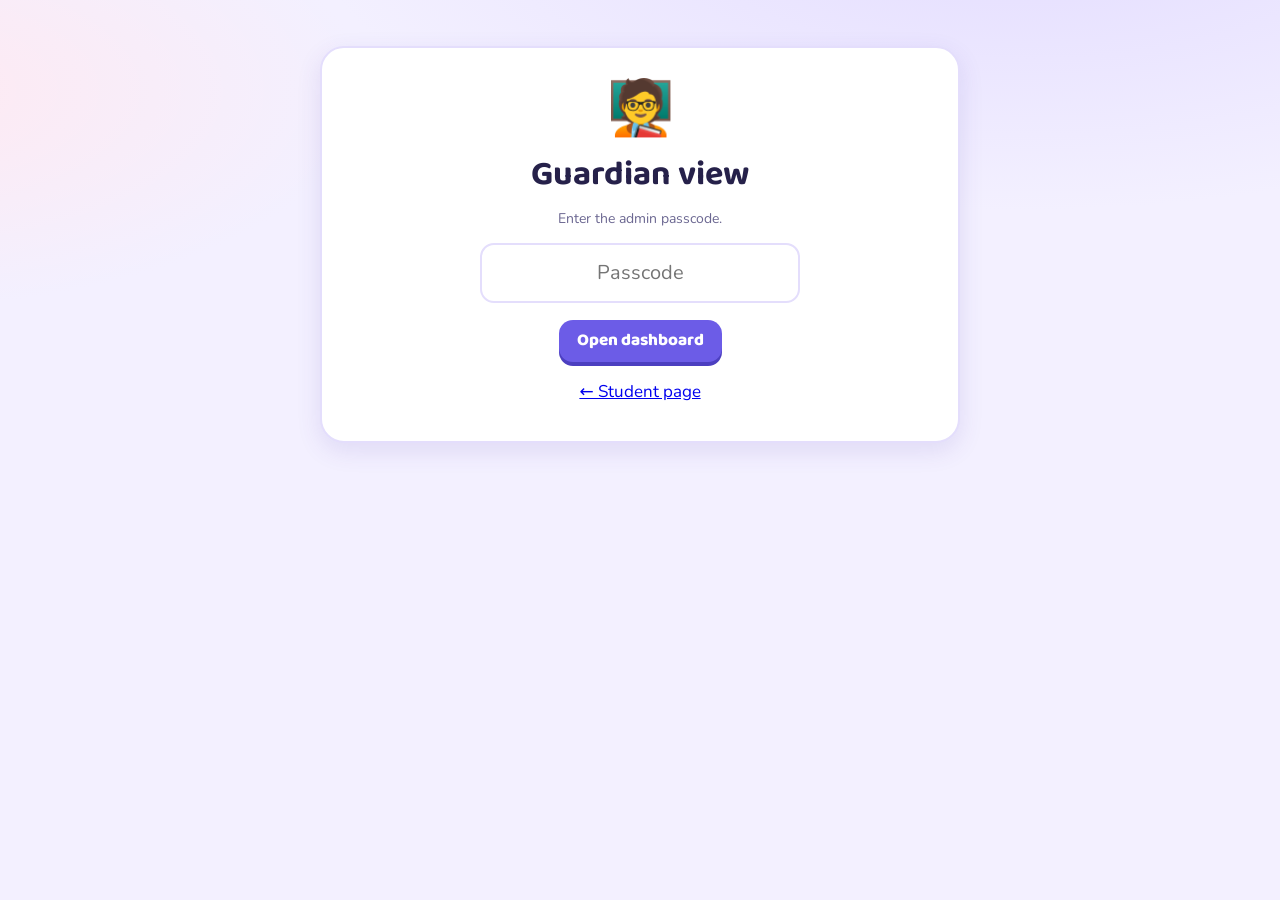
==== admin.html @ 800e4965 "Add MathQuest: 30-module maths catch-up course with admin tracking Co-Authored-By: Claude Sonnet 5.5" ====
<!doctype html>
<html lang="en-AU">
<head>
<meta charset="utf-8">
<meta name="viewport" content="width=device-width, initial-scale=1">
<title>MathQuest Admin</title>
<meta name="robots" content="noindex,nofollow">
<link rel="icon" href="data:image/svg+xml,%3Csvg xmlns='http://www.w3.org/2000/svg' viewBox='0 0 100 100'%3E%3Ctext y='.9em' font-size='90'%3E🧑‍🏫%3C/text%3E%3C/svg%3E">
<link rel="preconnect" href="https://fonts.googleapis.com"><link rel="preconnect" href="https://fonts.gstatic.com" crossorigin>
<link href="https://fonts.googleapis.com/css2?family=Baloo+2:wght@600;800&family=Nunito:wght@500;700;800;900&display=swap" rel="stylesheet">
<link rel="stylesheet" href="css/style.css">
</head>
<body>
<div id="app" class="wrap"></div>
<script src="js/config.js"></script>
<script src="js/engine.js"></script>
<script src="js/gens1.js"></script>
<script src="js/gens2.js"></script>
<script src="js/curriculum.js"></script>
<script src="js/admin.js"></script>
</body>
</html>
---- css/style.css ----
:root{--ink:#26214a;--muted:#6b6791;--bg:#f3f0ff;--card:#fff;--line:#e4defc;--purple:#6c5ce7;--purple2:#8b7cf6;--mint:#d6f7e6;--green:#1f9d62;--greenb:#38c987;--pink:#ff6b9d;--yellow:#ffd166;--orange:#ff9f1c;--sky:#dff3ff;--red:#e5484d;--shadow:0 8px 24px rgba(80,60,170,.12)}
*{box-sizing:border-box}
html{-webkit-text-size-adjust:100%}
body{margin:0;background:radial-gradient(1200px 500px at 80% -10%,#e3dcff 0,transparent 60%),radial-gradient(900px 400px at -10% 10%,#ffe9f1 0,transparent 55%),var(--bg);color:var(--ink);font:17px/1.5 "Nunito",system-ui,-apple-system,"Segoe UI",sans-serif;min-height:100vh}
h1,h2,h3,.fun{font-family:"Baloo 2","Nunito",system-ui,sans-serif;line-height:1.15}
button,input{font:inherit}
button{cursor:pointer;border:0;border-radius:14px;padding:11px 18px;font-weight:800;background:var(--purple);color:#fff;box-shadow:0 4px 0 #4c3fc0;transition:transform .08s,box-shadow .08s}
button:hover{transform:translateY(-1px)}button:active{transform:translateY(3px);box-shadow:0 1px 0 #4c3fc0}
button:disabled{opacity:.45;cursor:not-allowed;transform:none}
button.ghost{background:#ece8ff;color:#4a3db0;box-shadow:0 4px 0 #cfc7f7}
button.warn{background:#fff0d6;color:#8a5200;box-shadow:0 4px 0 #f0d49c}
button.small{padding:7px 12px;font-size:14px;border-radius:11px}
.wrap{max-width:1180px;margin:0 auto;padding:16px}
.hidden{display:none!important}
.card{background:var(--card);border:2px solid var(--line);border-radius:24px;padding:20px;box-shadow:var(--shadow)}
.top{display:flex;gap:14px;align-items:center;justify-content:space-between;flex-wrap:wrap;margin-bottom:10px}
.brand{display:flex;gap:12px;align-items:center}
.logo{width:54px;height:54px;border-radius:18px;background:linear-gradient(135deg,var(--yellow),var(--orange));display:grid;place-items:center;font-size:30px;box-shadow:0 4px 0 #e08600}
.brand h1{margin:0;font-size:clamp(24px,4vw,34px)}
.brand p{margin:0;color:var(--muted);font-weight:700;font-size:15px}
.search{position:relative}
.search input{padding:11px 14px 11px 40px;border:2px solid var(--line);border-radius:14px;width:min(250px,60vw);background:#fff;color:var(--ink)}
.search:before{content:"🔍";position:absolute;left:12px;top:10px;font-size:16px}
.stats{display:flex;gap:10px;flex-wrap:wrap}
.chip{background:#fff;border:2px solid var(--line);border-radius:99px;padding:6px 14px;font-weight:800;font-size:15px}
.hero{display:grid;grid-template-columns:auto 1fr;gap:18px;align-items:center;background:linear-gradient(120deg,#ede8ff,#dff3ff 60%,#fff2c9);margin:8px 0 18px}
.pip{font-size:72px;filter:drop-shadow(0 6px 0 rgba(0,0,0,.08));animation:bob 3s ease-in-out infinite}
@keyframes bob{50%{transform:translateY(-6px) rotate(-3deg)}}
.bubble{background:#fff;border:2px solid var(--line);border-radius:20px;padding:12px 16px;position:relative;font-weight:700}
.bubble b{color:var(--purple)}
.grid{display:grid;grid-template-columns:repeat(auto-fill,minmax(230px,1fr));gap:14px}
.mod{background:#fff;border:2px solid var(--line);border-radius:22px;padding:16px;display:flex;flex-direction:column;gap:8px;box-shadow:var(--shadow);position:relative;overflow:hidden}
.mod .wk{font-weight:900;color:var(--purple);font-size:14px;letter-spacing:.06em;text-transform:uppercase}
.mod h3{margin:0;font-size:21px}
.mod .emojis{font-size:22px;letter-spacing:4px}
.mod.locked{opacity:.6;filter:grayscale(.5)}
.mod.done{border-color:#a8e6c6;background:linear-gradient(#fff,#f1fcf6)}
.bar{height:12px;border-radius:99px;background:#ece8fb;overflow:hidden}
.bar span{display:block;height:100%;width:0;background:linear-gradient(90deg,#38c987,#7eeab3);transition:width .4s}
.stars{font-size:20px;letter-spacing:2px}
.small{font-size:14px;color:var(--muted)}
/* start gate */
.gate{max-width:640px;margin:30px auto;text-align:center}
.gate h2{font-size:34px;margin:6px 0}
.gate ul{text-align:left;margin:14px auto;max-width:480px;padding-left:22px}
.gate input{padding:13px 16px;border:2px solid var(--line);border-radius:14px;font-size:20px;width:100%;max-width:320px;text-align:center}
/* module layout */
.mbar{position:sticky;top:0;z-index:20;background:rgba(243,240,255,.92);backdrop-filter:blur(8px);padding:10px 0;display:flex;gap:12px;align-items:center;flex-wrap:wrap;border-bottom:2px solid var(--line)}
.mbar h2{margin:0 auto 0 0;font-size:clamp(20px,3.6vw,28px)}
.layout{display:grid;grid-template-columns:minmax(0,1fr) 340px;gap:18px;margin-top:16px;align-items:start}
.side{position:sticky;top:76px;display:flex;flex-direction:column;gap:14px}
.art{position:relative;border-radius:22px;overflow:hidden;border:3px solid #fff;box-shadow:var(--shadow);aspect-ratio:6/5;background:#cfe}
.art svg.scene{width:100%;height:100%;display:block}
.tiles{position:absolute;inset:0;display:grid;grid-template-columns:repeat(6,1fr);grid-template-rows:repeat(5,1fr)}
.tile{background:linear-gradient(135deg,#8f7bff,#b79cff);border:2px solid rgba(255,255,255,.55);display:grid;place-items:center;color:#fff;font-weight:900;font-size:20px;text-shadow:0 2px 0 rgba(0,0,0,.18);transition:opacity .6s,transform .6s;font-family:"Baloo 2",sans-serif}
.tile:nth-child(3n){background:linear-gradient(135deg,#ff82b0,#ffb0cd)}
.tile:nth-child(3n+1){background:linear-gradient(135deg,#6c9cff,#9cc3ff)}
.tile.open{opacity:0;transform:scale(1.35) rotate(8deg);pointer-events:none}
.ptitle{font-weight:800;text-align:center;color:var(--purple)}
.pill{display:inline-block;background:#ece8ff;color:#4a3db0;border-radius:99px;padding:3px 12px;font-weight:800;font-size:13px}
.joke{background:linear-gradient(120deg,#fff3c7,#ffe1ec);border-radius:20px;padding:14px 18px;border:2px solid #ffe29a}
.joke .q{font-weight:800}
.joke button{margin-top:6px}
.block{margin-bottom:26px}
.bhead{display:flex;align-items:center;gap:10px;margin:8px 0 10px}
.bhead .em{font-size:32px}
.bhead h3{margin:0;font-size:24px}
.lesson{background:linear-gradient(120deg,#e9f6ff,#f3eeff);border:2px solid #cfe3ff;border-radius:20px;padding:6px 18px 14px;margin-bottom:12px}
.lesson summary{cursor:pointer;font-weight:900;color:#2b5fa8;padding:10px 0;font-size:18px}
.lesson p{margin:8px 0}
.ex{background:#fff;border-left:6px solid var(--yellow);border-radius:10px;padding:8px 12px;margin:10px 0}
.q{background:#fff;border:3px solid var(--line);border-radius:22px;padding:16px 18px;margin-bottom:14px;transition:border-color .2s,background .3s;box-shadow:0 4px 14px rgba(80,60,170,.07)}
.q.active{border-color:var(--purple2)}
.q.ok{border-color:#58d79b;background:linear-gradient(#fff,#effcf5)}
.q.rev{border-color:#ffc66d;background:#fffaf0}
.qh{display:flex;gap:10px;align-items:flex-start}
.qn{flex:none;min-width:44px;height:44px;border-radius:14px;background:var(--purple);color:#fff;display:grid;place-items:center;font-weight:900;font-family:"Baloo 2",sans-serif;font-size:20px}
.q.ok .qn{background:var(--green)}
.qp{font-size:19px;font-weight:700;padding-top:6px;user-select:none;-webkit-user-select:none}
.dgm{max-width:100%;height:auto;max-height:260px;display:block;margin:10px auto;background:#f9f8ff;border-radius:14px;padding:6px}
.dgm text{user-select:none}
.tally{height:34px;vertical-align:middle}
.eq{font-size:26px;font-weight:900;margin:8px 0;letter-spacing:.02em}
.box{display:inline-block;min-width:38px;text-align:center;border:3px dashed var(--purple2);border-radius:10px;color:var(--purple);background:#f4f1ff;padding:0 8px}
.fr{display:inline-flex;flex-direction:column;align-items:center;vertical-align:middle;margin:0 3px;line-height:1.1;font-weight:900}
.fr span:first-child{border-bottom:3px solid var(--ink);padding:0 4px}.mixed{font-size:1.3em;margin-right:3px;font-weight:900}
.dt{border-collapse:collapse;margin:8px 0}.dt th,.dt td{border:2px solid var(--line);padding:5px 12px;text-align:center}.dt th{background:#f1edff}
.ans{display:flex;gap:8px;align-items:center;flex-wrap:wrap;margin-top:12px}
.ans input{padding:11px 14px;border:3px solid #d9d2fb;border-radius:14px;font-size:20px;font-weight:800;width:190px;max-width:100%;transition:all .25s;color:var(--ink)}
.ans input:focus{outline:none;border-color:var(--purple2);box-shadow:0 0 0 4px rgba(108,92,231,.15)}
.ans input.good{border-color:#2ec27e;background:#d6f7e6;color:#0d6b3e;animation:pop .4s}
.ans input.bad{border-color:#ff8f8f;background:#fff0f0;animation:shake .4s}
.ans .pre,.ans .unit{font-weight:900;color:var(--muted)}
@keyframes pop{50%{transform:scale(1.07)}}@keyframes shake{25%{transform:translateX(-7px)}75%{transform:translateX(7px)}}
.choices{display:flex;flex-wrap:wrap;gap:10px;margin-top:12px}
.choices button{background:#f2efff;color:var(--ink);box-shadow:0 4px 0 #d9d2fb;font-size:18px}
.choices button.good{background:#2ec27e;color:#fff;box-shadow:0 4px 0 #1a8b59}
.choices button.bad{background:#ffd9d9;color:#8a1f1f;box-shadow:0 4px 0 #f3b3b3;animation:shake .4s}
.fb{margin-top:10px;font-weight:800}
.fb.good{color:#0d7a46}.fb.bad{color:#a24b00}
.sol{background:#f1fbf6;border:2px dashed #9be3c0;border-radius:14px;padding:8px 12px;margin-top:10px;font-size:16px}
.hint{background:#fff7dc;border:2px dashed #ffd46b;border-radius:14px;padding:8px 12px;margin-top:10px;font-size:16px}
.clue{background:#eef4ff;border:2px solid #c9dcff;border-radius:16px;padding:10px 14px;margin-top:10px;font-size:16px}
.tools{display:flex;gap:8px;flex-wrap:wrap;margin-top:12px}
.pipbox{display:flex;gap:10px;align-items:flex-start}.pipbox .e{font-size:30px}
/* overlay + modal */
.ov{position:fixed;inset:0;background:rgba(38,33,74,.82);z-index:100;display:grid;place-items:center;padding:20px}
.modal{background:#fff;border-radius:28px;max-width:520px;width:100%;padding:26px;text-align:center;max-height:92vh;overflow:auto}
.modal h2{font-size:32px;margin:0 0 6px}
.confetti{position:fixed;inset:0;pointer-events:none;z-index:120;overflow:hidden}
.confetti i{position:absolute;top:-30px;font-style:normal;font-size:26px;animation:fall linear forwards}
@keyframes fall{to{transform:translateY(110vh) rotate(540deg);opacity:.9}}
.toast{position:fixed;left:50%;bottom:22px;transform:translateX(-50%);background:var(--ink);color:#fff;padding:10px 18px;border-radius:99px;font-weight:800;z-index:90;box-shadow:var(--shadow)}
.fsbtn{background:#fff0d6;color:#8a5200;box-shadow:0 4px 0 #f0d49c}
@media(max-width:900px){.layout{grid-template-columns:1fr}.side{position:static;order:-1}.hero{grid-template-columns:1fr;text-align:center}.pip{font-size:56px}.mbar{position:static}.art{max-width:300px;margin:auto;width:100%}.side{gap:8px}}
@media(max-width:520px){body{font-size:16px}.wrap{padding:12px}.tile{font-size:15px}.qp{font-size:17px}.ans input{width:150px}}
@media(prefers-reduced-motion:reduce){*{animation:none!important;transition:none!important}}
/* admin */
.atable{width:100%;border-collapse:collapse;font-size:14px;background:#fff;border-radius:14px;overflow:hidden}
.atable th,.atable td{padding:8px 10px;border-bottom:1px solid var(--line);text-align:left;vertical-align:top}
.atable th{background:#f1edff;position:sticky;top:0}
.atable tr.leave td{background:#fff3f0}.atable tr.blocked td{background:#fff9e6}
.tag{display:inline-block;border-radius:99px;padding:2px 10px;font-size:12px;font-weight:900}
.tag.red{background:#ffe0e0;color:#a11}.tag.green{background:#d6f7e6;color:#0b6b3b}.tag.amber{background:#fff0c9;color:#8a5200}.tag.blue{background:#e3eeff;color:#1b4fa0}.tag.grey{background:#eee;color:#555}
.kpis{display:grid;grid-template-columns:repeat(auto-fit,minmax(170px,1fr));gap:12px;margin:14px 0}
.kpi{background:#fff;border:2px solid var(--line);border-radius:18px;padding:14px}.kpi b{display:block;font-size:30px;font-family:"Baloo 2",sans-serif}
.mgrid{display:grid;grid-template-columns:repeat(auto-fill,minmax(64px,1fr));gap:8px}
.mcell{border:2px solid var(--line);border-radius:12px;padding:6px;text-align:center;background:#fff;cursor:pointer;font-weight:800;font-size:13px}
.mcell.done{background:#d6f7e6;border-color:#8be0b6}.mcell.part{background:#fff3c9;border-color:#ffd46b}.mcell.flag{box-shadow:inset 0 -4px 0 var(--red)}
.mcell.sel{outline:3px solid var(--purple)}
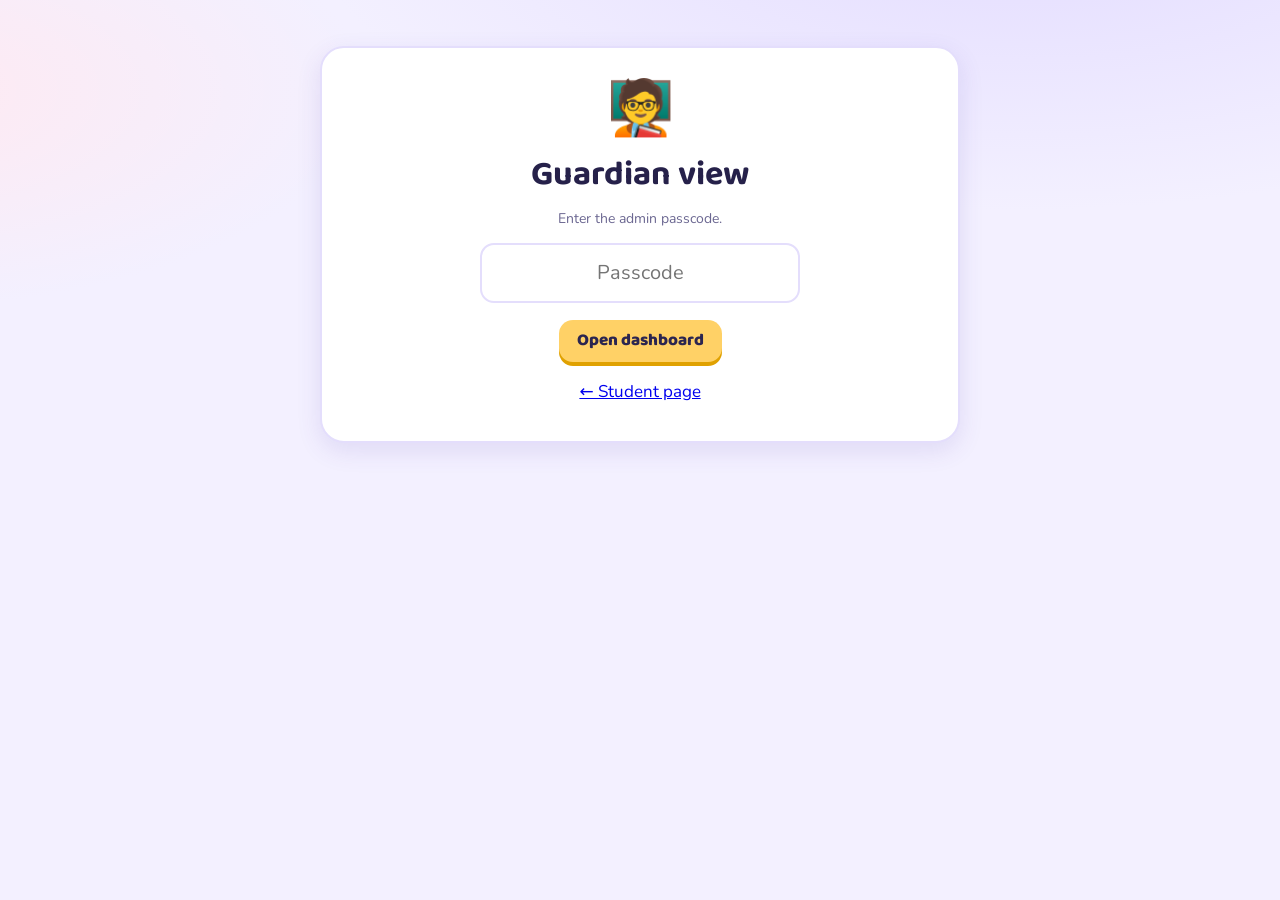
==== commit 168b2d15: "Brighter buttons, question-asking Pip, Ask for help via ntfy, teacher hints with AI-suggested drafts" ====
--- a/admin.html
+++ b/admin.html
@@ -8,15 +8,15 @@
 <link rel="icon" href="data:image/svg+xml,%3Csvg xmlns='http://www.w3.org/2000/svg' viewBox='0 0 100 100'%3E%3Ctext y='.9em' font-size='90'%3E🧑‍🏫%3C/text%3E%3C/svg%3E">
 <link rel="preconnect" href="https://fonts.googleapis.com"><link rel="preconnect" href="https://fonts.gstatic.com" crossorigin>
 <link href="https://fonts.googleapis.com/css2?family=Baloo+2:wght@600;800&family=Nunito:wght@500;700;800;900&display=swap" rel="stylesheet">
-<link rel="stylesheet" href="css/style.css">
+<link rel="stylesheet" href="css/style.css?v=6">
 </head>
 <body>
 <div id="app" class="wrap"></div>
-<script src="js/config.js"></script>
-<script src="js/engine.js"></script>
-<script src="js/gens1.js"></script>
-<script src="js/gens2.js"></script>
-<script src="js/curriculum.js"></script>
-<script src="js/admin.js"></script>
+<script src="js/config.js?v=6"></script>
+<script src="js/engine.js?v=6"></script>
+<script src="js/gens1.js?v=6"></script>
+<script src="js/gens2.js?v=6"></script>
+<script src="js/curriculum.js?v=6"></script>
+<script src="js/admin.js?v=6"></script>
 </body>
 </html>
--- a/css/style.css
+++ b/css/style.css
@@ -4,10 +4,10 @@
 body{margin:0;background:radial-gradient(1200px 500px at 80% -10%,#e3dcff 0,transparent 60%),radial-gradient(900px 400px at -10% 10%,#ffe9f1 0,transparent 55%),var(--bg);color:var(--ink);font:17px/1.5 "Nunito",system-ui,-apple-system,"Segoe UI",sans-serif;min-height:100vh}
 h1,h2,h3,.fun{font-family:"Baloo 2","Nunito",system-ui,sans-serif;line-height:1.15}
 button,input{font:inherit}
-button{cursor:pointer;border:0;border-radius:14px;padding:11px 18px;font-weight:800;background:var(--purple);color:#fff;box-shadow:0 4px 0 #4c3fc0;transition:transform .08s,box-shadow .08s}
-button:hover{transform:translateY(-1px)}button:active{transform:translateY(3px);box-shadow:0 1px 0 #4c3fc0}
+button{cursor:pointer;border:0;border-radius:14px;padding:11px 18px;font-weight:800;background:#ffd166;color:#2b2550;box-shadow:0 4px 0 #e0a100;transition:transform .08s,box-shadow .08s}
+button:hover{transform:translateY(-1px)}button:active{transform:translateY(3px);box-shadow:0 1px 0 #e0a100}
 button:disabled{opacity:.45;cursor:not-allowed;transform:none}
-button.ghost{background:#ece8ff;color:#4a3db0;box-shadow:0 4px 0 #cfc7f7}
+button.ghost{background:#ece8ff;color:#2b2080;box-shadow:0 4px 0 #cfc7f7}
 button.warn{background:#fff0d6;color:#8a5200;box-shadow:0 4px 0 #f0d49c}
 button.small{padding:7px 12px;font-size:14px;border-radius:11px}
 .wrap{max-width:1180px;margin:0 auto;padding:16px}
@@ -128,3 +128,4 @@
 .mcell{border:2px solid var(--line);border-radius:12px;padding:6px;text-align:center;background:#fff;cursor:pointer;font-weight:800;font-size:13px}
 .mcell.done{background:#d6f7e6;border-color:#8be0b6}.mcell.part{background:#fff3c9;border-color:#ffd46b}.mcell.flag{box-shadow:inset 0 -4px 0 var(--red)}
 .mcell.sel{outline:3px solid var(--purple)}
+
